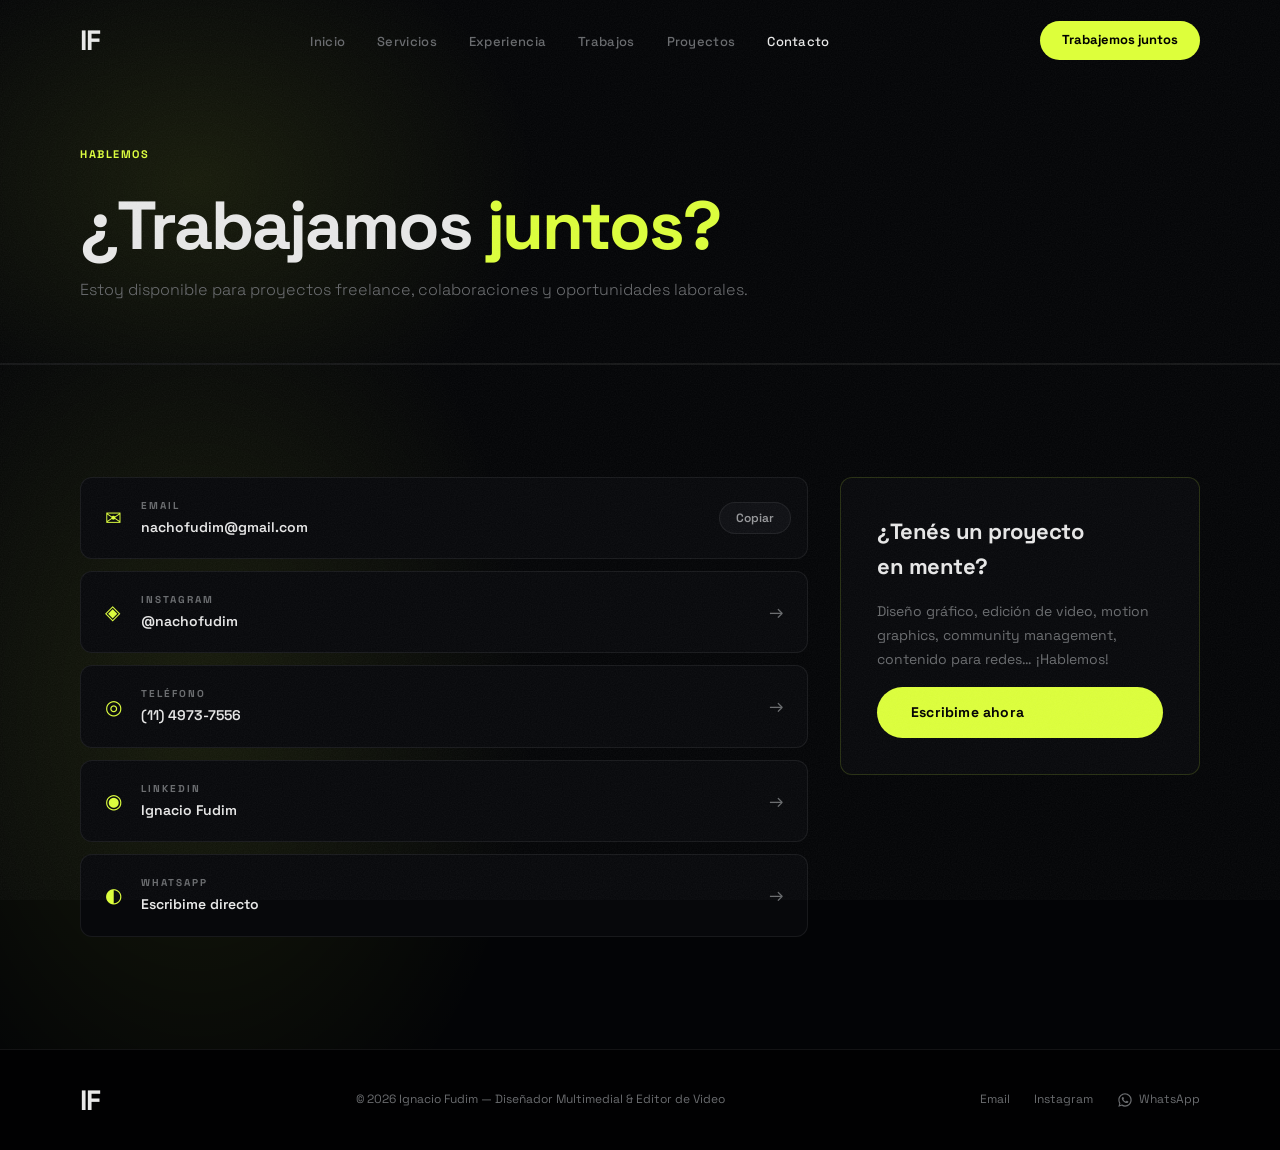
==== contacto.html @ 0506f28d "Primer subida del portfolio" ====
<!DOCTYPE html>
<html lang="es">
<head>
  <meta charset="UTF-8" />
  <meta name="viewport" content="width=device-width, initial-scale=1.0" />
  <title>Contacto — Ignacio Fudim</title>
  <link rel="preconnect" href="https://fonts.googleapis.com" />
  <link href="https://fonts.googleapis.com/css2?family=Space+Grotesk:wght@300;400;500;600;700;800&display=swap" rel="stylesheet" />
  <link rel="icon" type="image/svg+xml" href="favicon.svg?v=2" />
  <link rel="stylesheet" href="style.css" />
</head>
<body>

  <nav id="navbar">
    <div class="nav-inner">
      <a href="index.html" class="nav-logo">IF</a>
      <ul class="nav-links" id="nav-links">
        <li><a href="index.html">Inicio</a></li>
        <li><a href="index.html#servicios">Servicios</a></li>
        <li><a href="experiencia.html">Experiencia</a></li>
        <li><a href="trabajos.html">Trabajos</a></li>
        <li><a href="proyectos.html">Proyectos</a></li>
        <li><a href="contacto.html" class="nav-active">Contacto</a></li>
        <li class="nav-mobile-cta"><a href="mailto:nachofudim@gmail.com">Trabajemos juntos →</a></li>
      </ul>
      <a href="mailto:nachofudim@gmail.com" class="nav-cta">Trabajemos juntos</a>
      <button class="hamburger" id="hamburger" aria-label="Menú">
        <span></span><span></span><span></span>
      </button>
    </div>
  </nav>
  <div class="menu-overlay" id="menu-overlay"></div>

  <div class="page-header">
    <div class="container">
      <span class="section-tag">Hablemos</span>
      <h1>¿Trabajamos <span class="accent">juntos?</span></h1>
      <p class="page-header-sub">Estoy disponible para proyectos freelance, colaboraciones y oportunidades laborales.</p>
    </div>
  </div>

  <section id="contact">
    <div class="container">
      <div class="contact-main">
        <div class="contact-cards">
          <div class="contact-card contact-card-split">
            <a href="mailto:nachofudim@gmail.com" class="contact-card-main">
              <span class="contact-icon">✉</span>
              <div class="contact-card-text">
                <span class="contact-label">Email</span>
                <span class="contact-value">nachofudim@gmail.com</span>
              </div>
            </a>
            <button type="button" class="copy-btn" data-copy="nachofudim@gmail.com" aria-label="Copiar email">Copiar</button>
          </div>
          <a href="https://instagram.com/nachofudim" target="_blank" class="contact-card">
            <span class="contact-icon">◈</span>
            <div class="contact-card-text">
              <span class="contact-label">Instagram</span>
              <span class="contact-value">@nachofudim</span>
            </div>
            <span class="contact-arrow">→</span>
          </a>
          <a href="tel:+541149737556" class="contact-card">
            <span class="contact-icon">◎</span>
            <div class="contact-card-text">
              <span class="contact-label">Teléfono</span>
              <span class="contact-value">(11) 4973-7556</span>
            </div>
            <span class="contact-arrow">→</span>
          </a>
          <a href="https://www.linkedin.com/in/ignacio-fudim/" target="_blank" class="contact-card">
            <span class="contact-icon">◉</span>
            <div class="contact-card-text">
              <span class="contact-label">LinkedIn</span>
              <span class="contact-value">Ignacio Fudim</span>
            </div>
            <span class="contact-arrow">→</span>
          </a>
          <a href="https://wa.me/+541149737556" target="_blank" class="contact-card">
            <span class="contact-icon">◐</span>
            <div class="contact-card-text">
              <span class="contact-label">WhatsApp</span>
              <span class="contact-value">Escribime directo</span>
            </div>
            <span class="contact-arrow">→</span>
          </a>
        </div>

        <div class="contact-cta-box">
          <h3>¿Tenés un proyecto en mente?</h3>
          <p>Diseño gráfico, edición de video, motion graphics, community management, contenido para redes… ¡Hablemos!</p>
          <a href="https://wa.me/+541149737556" target="_blank" class="btn-primary">Escribime ahora</a>
        </div>
      </div>
    </div>
  </section>

  <footer>
    <div class="container">
      <div class="footer-inner">
        <a href="index.html" class="nav-logo">IF</a>
        <p>© 2026 Ignacio Fudim — Diseñador Multimedial & Editor de Video</p>
        <div class="footer-links">
          <a href="mailto:nachofudim@gmail.com">Email</a>
          <a href="https://instagram.com/nachofudim" target="_blank">Instagram</a>
          <a href="https://wa.me/+541149737556" target="_blank" class="footer-wa"><svg class="wa-icon" viewBox="0 0 32 32" width="16" height="16" fill="currentColor" aria-hidden="true"><path d="M16.04 2.67C8.65 2.67 2.67 8.65 2.67 16.04c0 2.5.68 4.84 1.87 6.85L2.67 29.33l6.6-1.73a13.3 13.3 0 0 0 6.77 1.85c7.39 0 13.37-5.98 13.37-13.37S23.43 2.67 16.04 2.67Zm0 24.2c-2.14 0-4.12-.6-5.8-1.63l-.42-.25-3.92 1.03 1.04-3.82-.27-.4a10.9 10.9 0 0 1-1.7-5.76c0-6.05 4.92-10.97 10.97-10.97s10.97 4.92 10.97 10.97-4.92 10.97-10.97 10.97Zm6-8.22c-.33-.16-1.94-.96-2.24-1.07-.3-.11-.52-.16-.73.16-.22.33-.84 1.07-1.03 1.29-.19.22-.38.24-.7.08-.33-.16-1.38-.51-2.63-1.63-.97-.87-1.63-1.94-1.82-2.27-.19-.33-.02-.5.14-.67.15-.15.33-.38.5-.57.16-.19.22-.33.33-.55.11-.22.05-.41-.03-.57-.08-.16-.73-1.75-.99-2.4-.26-.62-.53-.54-.73-.55h-.62c-.22 0-.57.08-.87.41-.3.33-1.14 1.11-1.14 2.71s1.17 3.14 1.33 3.36c.16.22 2.3 3.51 5.57 4.92.78.34 1.38.54 1.86.69.78.25 1.49.21 2.05.13.62-.1 1.94-.79 2.22-1.56.27-.76.27-1.42.19-1.56-.08-.14-.3-.22-.63-.38Z"/></svg> WhatsApp</a>
        </div>
      </div>
    </div>
  </footer>

  <script src="app.js"></script>
</body>
</html>
---- style.css ----
/* ===== RESET & BASE ===== */
*, *::before, *::after { box-sizing: border-box; margin: 0; padding: 0; }

:root {
  --bg:    oklch(7% 0.008 270);
  --bg2:   oklch(10.5% 0.008 270);
  --bg3:   oklch(13.5% 0.008 270);
  --bg4:   oklch(17% 0.008 270);
  --border:  oklch(100% 0 0 / 0.07);
  --border2: oklch(100% 0 0 / 0.13);
  --accent:  oklch(97% 0.22 122);
  --text:    oklch(93% 0 0);
  --text-muted: oklch(53% 0.006 270);
  --text-mid:   oklch(68% 0.004 270);
  --font: 'Space Grotesk', 'Inter', sans-serif;
  --radius: 12px;
  --radius-sm: 8px;
  --radius-lg: 16px;
  --ease-out: cubic-bezier(0.16, 1, 0.3, 1);
}

html { scroll-behavior: smooth; }
body { background: var(--bg); color: var(--text); font-family: var(--font); font-size: 16px; line-height: 1.6; overflow-x: hidden; text-wrap: pretty; position: relative; }

/* Grano sutil sobre todo el sitio, para que el negro no quede plano */
body::after {
  content: '';
  position: fixed; inset: 0; z-index: 3; pointer-events: none;
  opacity: 0.06;
  background-image: url("data:image/svg+xml,%3Csvg xmlns='http://www.w3.org/2000/svg' width='140' height='140'%3E%3Cfilter id='n'%3E%3CfeTurbulence type='fractalNoise' baseFrequency='0.85' numOctaves='2' stitchTiles='stitch' result='t'/%3E%3CfeColorMatrix in='t' type='saturate' values='0'/%3E%3C/filter%3E%3Crect width='100%25' height='100%25' filter='url(%23n)'/%3E%3C/svg%3E");
}
h1, h2, h3, h4 { text-wrap: balance; }
a { color: inherit; text-decoration: none; }
strong { color: var(--text); font-weight: 600; }

.container { max-width: 1200px; margin: 0 auto; padding: 0 40px; }
.accent { color: var(--accent); }

/* ===== PRELOADER ===== */
#preloader {
  position: fixed; inset: 0; z-index: 10000;
  background: var(--bg);
  display: flex; align-items: center; justify-content: center;
  transition: opacity 0.5s ease, visibility 0.5s ease;
}
#preloader.hidden { opacity: 0; visibility: hidden; pointer-events: none; }
.preloader-logo {
  font-size: 40px; font-weight: 800; letter-spacing: -1px; color: var(--text);
  animation: preloaderPulse 1.1s ease-in-out infinite;
}
@keyframes preloaderPulse { 0%, 100% { opacity: 1; } 50% { opacity: 0.55; } }
@media (prefers-reduced-motion: reduce) {
  .preloader-logo { animation: none; }
  #preloader { transition: none; }
}

/* ===== NAV ===== */
#navbar {
  position: fixed; top: 0; left: 0; right: 0; z-index: 100;
  padding: 18px 0;
  transition: background 0.3s, backdrop-filter 0.3s, padding 0.3s;
}
#navbar.scrolled {
  background: rgba(10,10,10,0.9);
  backdrop-filter: blur(24px);
  border-bottom: 1px solid var(--border);
  padding: 14px 0;
}
.nav-inner {
  max-width: 1200px; margin: 0 auto; padding: 0 40px;
  display: flex; align-items: center; justify-content: space-between; gap: 32px;
}
.nav-logo { font-size: 28px; font-weight: 800; letter-spacing: -1px; flex-shrink: 0; transition: color 0.2s; }
.nav-logo:hover { color: var(--accent); }
.nav-links { list-style: none; display: flex; gap: 32px; }
.nav-links a { font-size: 13px; font-weight: 500; color: var(--text-muted); transition: color 0.2s; letter-spacing: 0.3px; }
.nav-links a:hover, .nav-links a.active-link { color: var(--text); }
.nav-cta {
  flex-shrink: 0;
  background: var(--accent); color: #000;
  font-size: 13px; font-weight: 700; padding: 9px 22px;
  border-radius: 100px; transition: transform 0.2s, box-shadow 0.2s;
  white-space: nowrap;
}
.nav-cta:hover { transform: translateY(-1px); box-shadow: 0 8px 24px rgba(232,255,0,0.3); }

/* ===== HERO ===== */
#hero {
  min-height: 100vh; display: flex; flex-direction: column;
  align-items: center; justify-content: center;
  position: relative; overflow: hidden; padding: 140px 40px 0;
}
.hero-bg {
  position: absolute; inset: 0;
  background:
    radial-gradient(ellipse 70% 60% at 50% 55%, rgba(232,255,0,0.07) 0%, transparent 65%),
    radial-gradient(ellipse 40% 35% at 92% 4%, rgba(232,255,0,0.05) 0%, transparent 62%),
    radial-gradient(ellipse 40% 35% at 4% 96%, rgba(232,255,0,0.04) 0%, transparent 62%);
}
.hero-bg::after {
  content: ''; position: absolute; inset: 0;
  background-image: linear-gradient(rgba(255,255,255,0.02) 1px, transparent 1px), linear-gradient(90deg, rgba(255,255,255,0.02) 1px, transparent 1px);
  background-size: 72px 72px;
}
.hero-content { text-align: center; position: relative; z-index: 1; max-width: 800px; }

.hero-available {
  display: inline-flex; align-items: center; gap: 8px;
  background: oklch(97% 0.22 122 / 0.08); border: 1px solid oklch(97% 0.22 122 / 0.22);
  color: var(--accent); font-size: 12px; font-weight: 600;
  letter-spacing: 0.5px;
  padding: 7px 18px; border-radius: 100px; margin-bottom: 32px;
}
.pulse {
  width: 7px; height: 7px; border-radius: 50%; background: var(--accent);
  animation: pulse 2s ease-in-out infinite;
}
@keyframes pulse { 0%,100% { opacity: 1; transform: scale(1); } 50% { opacity: 0.5; transform: scale(0.8); } }

.hero-title {
  position: relative;
  font-size: clamp(52px, 7.5vw, 96px); font-weight: 900;
  line-height: 1.08; letter-spacing: -0.03em; margin-bottom: 24px;
}
.hero-title::before {
  content: ''; position: absolute; z-index: -1; pointer-events: none;
  left: 50%; top: 50%; width: 90%; height: 140%;
  transform: translate(-50%, -50%);
  background: radial-gradient(ellipse, oklch(97% 0.22 122 / 0.22) 0%, transparent 65%);
  filter: blur(30px);
}
.hero-title .accent { text-shadow: 0 0 36px oklch(97% 0.22 122 / 0.55), 0 0 80px oklch(97% 0.22 122 / 0.3); }
.hero-role {
  font-size: 15px; color: var(--text-mid); font-weight: 500;
  letter-spacing: 0.3px; margin-bottom: 20px;
}
.sep { color: var(--accent); margin: 0 8px; }
.hero-sub { font-size: 17px; color: var(--text-muted); margin-bottom: 44px; font-weight: 400; line-height: 1.75; max-width: 56ch; margin-left: auto; margin-right: auto; }
.hero-btns { display: flex; gap: 14px; justify-content: center; flex-wrap: wrap; }

.btn-primary {
  display: inline-block; background: var(--accent); color: #000;
  font-weight: 700; font-size: 14px; letter-spacing: 0.2px;
  padding: 14px 34px; border-radius: 100px;
  transition: transform 0.25s var(--ease-out), box-shadow 0.25s var(--ease-out);
}
.btn-primary:hover { transform: translateY(-2px); box-shadow: 0 12px 32px oklch(97% 0.22 122 / 0.28); }

.btn-outline {
  display: inline-block; background: transparent;
  border: 1px solid var(--border2); color: var(--text);
  font-weight: 600; font-size: 14px; padding: 14px 34px;
  border-radius: 100px; transition: border-color 0.2s, background 0.2s, color 0.2s;
}
.btn-outline:hover { border-color: var(--accent); background: oklch(97% 0.22 122 / 0.06); }

/* Marquee */
.hero-marquee {
  width: 100%; overflow: hidden; margin-top: 80px;
  border-top: 1px solid var(--border); border-bottom: 1px solid var(--border);
  padding: 16px 0; position: relative; z-index: 1;
}
.marquee-track {
  display: flex; gap: 0; white-space: nowrap;
  animation: marquee 30s linear infinite;
}
.marquee-track span { font-size: 13px; font-weight: 500; color: var(--text-muted); padding: 0 20px; }
.marquee-track .dot-sep { color: var(--accent); padding: 0 4px; }
@keyframes marquee { from { transform: translateX(0); } to { transform: translateX(-50%); } }

/* ===== CLIENT STRIP ===== */
.client-strip { padding: 32px 0; background: var(--bg2); border-top: 1px solid var(--border); border-bottom: 1px solid var(--border); }
.client-strip-text { text-align: center; font-size: 14px; color: var(--text-mid); letter-spacing: 0.1px; }
.client-strip-label { color: var(--text-muted); font-weight: 700; text-transform: uppercase; font-size: 11px; letter-spacing: 1.5px; margin-right: 8px; }

/* ===== HERRAMIENTAS ===== */
#herramientas {
  position: relative; overflow: hidden;
  background: var(--bg2); border-top: 1px solid var(--border); border-bottom: 1px solid var(--border);
}
.tools-grid { display: grid; grid-template-columns: repeat(3, 1fr); gap: 40px; }
.tools-group h4 { font-size: 11px; font-weight: 700; letter-spacing: 2px; text-transform: uppercase; color: var(--text-muted); margin-bottom: 16px; }

/* ===== EXPERIENCIA (preview) ===== */
#experiencia-preview { position: relative; overflow: hidden; background: var(--bg); }
#experiencia-preview::before {
  content: ''; position: absolute; z-index: 0; pointer-events: none;
  bottom: -35%; right: -15%; width: 65%; height: 160%;
  background: radial-gradient(ellipse, oklch(97% 0.22 122 / 0.11) 0%, transparent 68%);
}
#experiencia-preview .container { position: relative; z-index: 1; }
.section-header-row { display: flex; justify-content: space-between; align-items: flex-end; margin-bottom: 40px; gap: 20px; flex-wrap: wrap; }
.section-header-row h2 { margin-bottom: 0 !important; font-size: clamp(30px, 3.6vw, 44px) !important; }
.section-link { font-size: 13px; font-weight: 700; color: var(--accent); white-space: nowrap; transition: opacity 0.2s; }
.section-link:hover { opacity: 0.7; }

.exp-preview-grid { display: grid; grid-template-columns: repeat(4, 1fr); gap: 16px; }
.exp-preview-card {
  background: var(--bg3); border: 1px solid var(--border); border-radius: var(--radius);
  padding: 22px 20px; transition: border-color 0.25s var(--ease-out), transform 0.25s var(--ease-out);
}
.exp-preview-card:hover { border-color: oklch(97% 0.22 122 / 0.25); transform: translateY(-3px); }
.exp-preview-period { display: block; font-size: 11px; font-weight: 700; letter-spacing: 1.5px; text-transform: uppercase; color: var(--accent); margin-bottom: 10px; }
.exp-preview-card h3 { font-size: 15px; font-weight: 700; letter-spacing: -0.2px; margin-bottom: 6px; line-height: 1.3; }
.exp-preview-company { font-size: 12px; color: var(--text-muted); }

@media (max-width: 1024px) {
  .exp-preview-grid { grid-template-columns: repeat(2, 1fr); }
}

/* ===== SECTIONS COMMON ===== */
section { padding: 112px 0; }

/* Glow ambiente en todas las secciones (excepto las que ya tienen uno propio) */
section:not(#hero):not(#servicios):not(#experiencia-preview):not(#cta-final),
.page-header {
  position: relative; overflow: hidden;
}
section:not(#hero):not(#servicios):not(#experiencia-preview):not(#cta-final)::before,
.page-header::before {
  content: ''; position: absolute; z-index: 0; pointer-events: none;
  top: -25%; width: 55%; height: 150%;
  background: radial-gradient(ellipse, oklch(97% 0.22 122 / 0.09) 0%, transparent 68%);
}
section:not(#hero):not(#servicios):not(#experiencia-preview):not(#cta-final):nth-of-type(odd)::before,
.page-header::before {
  left: -12%;
}
section:not(#hero):not(#servicios):not(#experiencia-preview):not(#cta-final):nth-of-type(even)::before {
  right: -12%; left: auto;
}
section:not(#hero):not(#servicios):not(#experiencia-preview):not(#cta-final) > .container,
.page-header > .container {
  position: relative; z-index: 1;
}
.section-tag {
  display: inline-block; color: var(--accent); font-size: 11px; font-weight: 700;
  letter-spacing: 1.5px; text-transform: uppercase; margin-bottom: 14px;
}
section > .container > h2 {
  font-size: clamp(36px, 4.5vw, 60px); font-weight: 800;
  letter-spacing: -0.03em; line-height: 1.05; margin-bottom: 56px;
}

/* ===== ABOUT ===== */
#about { background: var(--bg2); border-top: 1px solid var(--border); border-bottom: 1px solid var(--border); }

.about-grid {
  display: grid; grid-template-columns: 1.1fr 1fr; gap: 80px;
  align-items: start; margin-bottom: 64px;
}
.about-lead { font-size: 20px; color: var(--text); font-weight: 500; line-height: 1.6; margin-bottom: 20px; }
.about-body { font-size: 15px; color: var(--text-muted); line-height: 1.8; margin-bottom: 16px; font-weight: 400; max-width: 65ch; }
.about-left h2 { font-size: clamp(34px,4.5vw,52px); font-weight: 800; letter-spacing: -0.03em; margin-bottom: 28px; line-height: 1.05; }

.about-info-row {
  display: grid; grid-template-columns: 1fr 1fr; gap: 16px; margin-top: 36px;
}
.info-item {
  background: var(--bg3); border: 1px solid var(--border);
  border-radius: var(--radius-sm); padding: 14px 16px;
  display: flex; flex-direction: column; gap: 4px;
}
.info-label { font-size: 10px; font-weight: 700; letter-spacing: 2px; text-transform: uppercase; color: var(--text-muted); }
.info-val { font-size: 14px; font-weight: 600; color: var(--text); }

.skills-block { margin-bottom: 32px; }
.skills-block h4 { font-size: 11px; font-weight: 700; letter-spacing: 2px; text-transform: uppercase; color: var(--text-muted); margin-bottom: 16px; }

.skill-pills { display: flex; flex-wrap: wrap; gap: 8px; }
.skill-pills span {
  background: var(--bg3); border: 1px solid var(--border);
  color: var(--text-mid); font-size: 12px; font-weight: 500;
  padding: 6px 14px; border-radius: 100px;
  transition: border-color 0.2s, color 0.2s;
}
.skill-pills span:hover { border-color: var(--accent); color: var(--accent); }

.skill-bars { display: flex; flex-direction: column; gap: 16px; }
.skill-bar-item { display: flex; flex-direction: column; gap: 8px; }
.skill-bar-label { display: flex; justify-content: space-between; font-size: 13px; font-weight: 500; }
.skill-bar-label span:last-child { color: var(--accent); font-weight: 700; font-size: 12px; }
.skill-bar-track { height: 4px; background: var(--bg4); border-radius: 100px; overflow: hidden; }
.skill-bar-fill {
  height: 100%; width: 0%; border-radius: 100px;
  background: var(--accent);
}

/* Stats */
.stats-row {
  display: grid; grid-template-columns: repeat(4, 1fr); gap: 16px;
}
.stat-card {
  background: var(--bg3); border: 1px solid var(--border); border-radius: var(--radius);
  padding: 28px 20px; display: flex; flex-direction: column; gap: 6px;
  transition: border-color 0.25s var(--ease-out), transform 0.25s var(--ease-out);
}
.stat-card:hover { border-color: oklch(97% 0.22 122 / 0.28); transform: translateY(-3px); }
.stat-num { font-size: 48px; font-weight: 900; color: var(--accent); letter-spacing: -0.04em; line-height: 1; }
.stat-plus { font-size: 36px; }
.stat-label { font-size: 12px; color: var(--text-muted); font-weight: 400; line-height: 1.4; }

/* ===== SERVICIOS ===== */
#servicios { position: relative; overflow: hidden; background: var(--bg); }
#servicios::before {
  content: ''; position: absolute; z-index: 0; pointer-events: none;
  top: -35%; right: -15%; width: 65%; height: 160%;
  background: radial-gradient(ellipse, oklch(97% 0.22 122 / 0.12) 0%, transparent 68%);
}
#servicios .container { position: relative; z-index: 1; }
.services-grid { display: grid; grid-template-columns: repeat(3, 1fr); gap: 20px; }
.service-card {
  background: var(--bg3); border: 1px solid var(--border); border-radius: var(--radius);
  padding: 28px 24px; transition: border-color 0.25s var(--ease-out), transform 0.25s var(--ease-out);
}
.service-card:hover { border-color: oklch(97% 0.22 122 / 0.28); transform: translateY(-3px); }
.service-icon { font-size: 26px; display: block; margin-bottom: 16px; }
.service-card h3 { font-size: 17px; font-weight: 700; margin-bottom: 8px; letter-spacing: -0.3px; }
.service-card p { font-size: 13px; color: var(--text-muted); line-height: 1.6; }

@media (max-width: 1024px) { .services-grid { grid-template-columns: repeat(2, 1fr); } }
@media (max-width: 768px) { .services-grid { grid-template-columns: 1fr; } }

/* ===== EXPERIENCE ===== */
#experience { background: var(--bg); }

.timeline { display: flex; flex-direction: column; gap: 0; margin-bottom: 72px; }

.timeline-item {
  display: grid; grid-template-columns: 32px 1fr; gap: 24px;
  padding-bottom: 40px; position: relative;
}
.timeline-item:last-child { padding-bottom: 0; }

.timeline-marker { display: flex; flex-direction: column; align-items: center; }
.timeline-dot {
  width: 12px; height: 12px; border-radius: 50%;
  background: var(--bg4); border: 2px solid var(--border2); flex-shrink: 0;
  margin-top: 6px;
}
.timeline-dot.active { background: var(--accent); border-color: var(--accent); box-shadow: 0 0 12px rgba(232,255,0,0.4); }
.timeline-marker::after {
  content: ''; flex: 1; width: 1px;
  background: var(--border); margin-top: 8px;
}
.timeline-item:last-child .timeline-marker::after { display: none; }

.timeline-content {
  background: var(--bg2); border: 1px solid var(--border);
  border-radius: var(--radius); padding: 24px 28px;
  transition: border-color 0.2s;
}
.timeline-content:hover { border-color: var(--border2); }
.timeline-item.current .timeline-content { border-color: rgba(232,255,0,0.15); }

.timeline-header {
  display: flex; justify-content: space-between; align-items: flex-start;
  margin-bottom: 16px;
}
.timeline-period {
  display: inline-block; font-size: 11px; font-weight: 700; letter-spacing: 2px;
  text-transform: uppercase; color: var(--text-muted); margin-bottom: 6px;
}
.current-badge { color: var(--accent); }
.timeline-content h3 { font-size: 18px; font-weight: 700; letter-spacing: -0.5px; margin-bottom: 4px; }
.timeline-company { font-size: 13px; color: var(--accent); font-weight: 600; }
.timeline-icon { font-size: 24px; flex-shrink: 0; }

.timeline-list { list-style: none; margin-bottom: 16px; }
.timeline-list li {
  font-size: 14px; color: var(--text-muted); padding: 4px 0;
  padding-left: 16px; position: relative; line-height: 1.5;
}
.timeline-list li::before { content: '—'; position: absolute; left: 0; color: var(--accent); font-size: 12px; }

.timeline-tags { display: flex; flex-wrap: wrap; gap: 6px; }
.timeline-tags span {
  background: var(--bg3); border: 1px solid var(--border);
  color: var(--text-muted); font-size: 11px; font-weight: 500;
  padding: 3px 10px; border-radius: 100px;
}

/* Educación */
.edu-row { border-top: 1px solid var(--border); padding-top: 60px; }
.edu-grid { display: grid; grid-template-columns: 1fr 1fr; gap: 20px; }
.edu-card {
  background: var(--bg2); border: 1px solid var(--border);
  border-radius: var(--radius); padding: 24px 28px;
  display: flex; gap: 20px; align-items: flex-start;
  transition: border-color 0.2s;
}
.edu-card:hover { border-color: rgba(232,255,0,0.2); }
.edu-icon { font-size: 28px; flex-shrink: 0; }
.edu-year { font-size: 11px; font-weight: 700; letter-spacing: 2px; text-transform: uppercase; color: var(--accent); display: block; margin-bottom: 6px; }
.edu-card h4 { font-size: 16px; font-weight: 700; margin-bottom: 6px; }
.edu-inst { font-size: 13px; color: var(--text-muted); }

/* ===== WORKS ===== */
#works { background: var(--bg2); border-top: 1px solid var(--border); border-bottom: 1px solid var(--border); }

.filter-row { display: flex; gap: 10px; flex-wrap: wrap; margin-bottom: 48px; }
.filter-btn {
  background: var(--bg3); border: 1px solid var(--border);
  color: var(--text-muted); font-family: var(--font); font-size: 13px; font-weight: 500;
  padding: 8px 20px; border-radius: 100px; cursor: pointer; transition: all 0.2s;
}
.filter-btn:hover, .filter-btn.active {
  background: var(--accent); border-color: var(--accent); color: #000; font-weight: 700;
}

.works-grid { display: grid; grid-template-columns: repeat(3, 1fr); gap: 20px; }

.work-card {
  background: var(--bg3); border: 1px solid var(--border);
  border-radius: var(--radius); overflow: hidden;
  transition: transform 0.3s var(--ease-out), border-color 0.3s;
}
.work-card:hover { transform: translateY(-4px); border-color: oklch(97% 0.22 122 / 0.2); }
.work-card.hidden { display: none; }
.work-card.featured { grid-column: span 2; }

.work-thumb {
  position: relative; aspect-ratio: 16/9; background: var(--bg4); overflow: hidden;
}
.work-card.featured .work-thumb { aspect-ratio: 21/9; }
.work-thumb video, .work-thumb img { width: 100%; height: 100%; object-fit: cover; }

.work-card { cursor: pointer; }

.work-overlay {
  position: absolute; inset: 0; background: rgba(0,0,0,0.45);
  display: flex; align-items: center; justify-content: center;
  opacity: 0; transition: opacity 0.3s; pointer-events: none;
}
.work-card:hover .work-overlay { opacity: 1; }

/* Ícono play siempre visible en mobile (esquina inferior derecha) */
.play-icon {
  width: 56px; height: 56px; border-radius: 50%;
  background: var(--accent); color: #000;
  font-size: 20px; font-weight: 700;
  display: flex; align-items: center; justify-content: center;
  transition: transform 0.2s, box-shadow 0.2s;
  pointer-events: none;
}
.work-card:hover .play-icon {
  transform: scale(1.1);
  box-shadow: 0 10px 36px rgba(232,255,0,0.45);
}

/* En dispositivos touch: mostrar mini-ícono siempre visible */
@media (hover: none) {
  .work-overlay {
    opacity: 1;
    background: rgba(0,0,0,0.25);
  }
  .play-icon {
    width: 44px; height: 44px; font-size: 16px;
    box-shadow: 0 4px 16px rgba(0,0,0,0.4);
  }
}

.work-cat-badge {
  position: absolute; top: 12px; left: 12px;
  background: rgba(0,0,0,0.72); backdrop-filter: blur(10px);
  border: 1px solid rgba(255,255,255,0.1); color: var(--text);
  font-size: 10px; font-weight: 700; letter-spacing: 1.5px; text-transform: uppercase;
  padding: 4px 12px; border-radius: 100px;
}
.featured-badge {
  position: absolute; top: 12px; right: 12px;
  background: var(--accent); color: #000;
  font-size: 10px; font-weight: 700; letter-spacing: 1px; text-transform: uppercase;
  padding: 4px 12px; border-radius: 100px;
}

.carousel-count {
  position: absolute; bottom: 12px; right: 12px;
  background: rgba(0,0,0,0.72); backdrop-filter: blur(10px);
  border: 1px solid rgba(255,255,255,0.1); color: var(--text);
  font-size: 10px; font-weight: 700; letter-spacing: 0.5px;
  padding: 4px 10px; border-radius: 100px;
}
.carousel-card .work-thumb::after {
  content: ''; position: absolute; inset: 6px -6px -6px 6px; z-index: -1;
  background: var(--bg4); border: 1px solid var(--border); border-radius: var(--radius);
}

.carousel-modal { position: relative; width: 100%; background: #000; display: flex; align-items: center; justify-content: center; }
.carousel-modal img { width: 100%; max-height: 62vh; object-fit: contain; display: block; }
.carousel-nav {
  position: absolute; top: 50%; transform: translateY(-50%);
  width: 40px; height: 40px; border-radius: 50%; border: none;
  background: rgba(0,0,0,0.55); color: #fff; font-size: 22px;
  display: flex; align-items: center; justify-content: center;
  cursor: pointer; transition: background 0.2s;
}
.carousel-nav:hover { background: var(--accent); color: #000; }
.carousel-prev { left: 14px; }
.carousel-next { right: 14px; }
.carousel-counter {
  position: absolute; bottom: 14px; left: 50%; transform: translateX(-50%);
  background: rgba(0,0,0,0.6); color: var(--text); font-size: 12px; font-weight: 600;
  padding: 5px 14px; border-radius: 100px;
}

.work-info { padding: 18px 20px 20px; }
.work-info h3 { font-size: 17px; font-weight: 700; margin-bottom: 5px; letter-spacing: -0.4px; }
.work-info p { font-size: 12px; color: var(--text-muted); line-height: 1.5; margin-bottom: 12px; }
.work-tags { display: flex; flex-wrap: wrap; gap: 6px; }
.work-tags span {
  background: var(--bg4); border: 1px solid var(--border);
  color: var(--text-muted); font-size: 11px; font-weight: 500;
  padding: 3px 10px; border-radius: 100px;
}

/* ===== PROJECTS ===== */
#projects { background: var(--bg); }
.projects-sub { color: var(--text-muted); font-size: 16px; margin-top: -40px; margin-bottom: 48px; font-weight: 300; }

.projects-grid { display: flex; flex-direction: column; gap: 0; }
.project-item {
  display: grid; grid-template-columns: 80px 1fr auto;
  align-items: center; gap: 20px;
  padding: 16px 0; border-bottom: 1px solid var(--border);
  transition: padding-left 0.2s;
}
.project-item:hover { padding-left: 8px; }
.project-item:first-child { border-top: 1px solid var(--border); }
.project-year { font-size: 12px; font-weight: 700; color: var(--accent); letter-spacing: 1px; }
.project-name { font-size: 15px; font-weight: 500; color: var(--text); }
.project-cat {
  font-size: 11px; font-weight: 600; letter-spacing: 1px; text-transform: uppercase;
  color: var(--text-muted); background: var(--bg3); border: 1px solid var(--border);
  padding: 3px 12px; border-radius: 100px;
}

/* ===== CONTACT ===== */
#contact { background: var(--bg2); border-top: 1px solid var(--border); }
.contact-sub { color: var(--text-muted); font-size: 16px; margin-top: -40px; margin-bottom: 56px; font-weight: 300; }

.contact-main { display: grid; grid-template-columns: 1fr 360px; gap: 32px; align-items: start; }

.contact-cards { display: flex; flex-direction: column; gap: 12px; }
.contact-card {
  background: var(--bg3); border: 1px solid var(--border); border-radius: var(--radius);
  padding: 20px 24px; display: flex; align-items: center; gap: 16px;
  transition: border-color 0.2s, transform 0.2s;
}
.contact-card:hover { border-color: var(--accent); transform: translateX(4px); }
.contact-icon { font-size: 20px; color: var(--accent); flex-shrink: 0; width: 20px; }
.contact-label { font-size: 10px; font-weight: 700; letter-spacing: 2px; text-transform: uppercase; color: var(--text-muted); display: block; }
.contact-value { font-size: 14px; font-weight: 600; color: var(--text); }
.contact-arrow { margin-left: auto; color: var(--text-muted); font-size: 18px; transition: transform 0.2s, color 0.2s; }
.contact-card:hover .contact-arrow { transform: translateX(4px); color: var(--accent); }

.contact-card-split { padding: 0; }
.contact-card-main {
  flex: 1; display: flex; align-items: center; gap: 16px;
  padding: 20px 24px;
}
.copy-btn {
  flex-shrink: 0; margin-right: 16px;
  background: var(--bg4); border: 1px solid var(--border); color: var(--text-mid);
  font-family: var(--font); font-size: 12px; font-weight: 600;
  padding: 7px 16px; border-radius: 100px; cursor: pointer;
  transition: border-color 0.2s, color 0.2s, background 0.2s;
}
.copy-btn:hover { border-color: var(--accent); color: var(--accent); }
.copy-btn.copied { background: var(--accent); border-color: var(--accent); color: #000; }

.contact-cta-box {
  background: var(--bg3); border: 1px solid oklch(97% 0.22 122 / 0.15);
  border-radius: var(--radius); padding: 36px;
  display: flex; flex-direction: column; gap: 16px;
}
.contact-cta-box h3 { font-size: 22px; font-weight: 800; letter-spacing: -0.5px; }
.contact-cta-box p { font-size: 14px; color: var(--text-muted); line-height: 1.7; }

/* ===== CTA FINAL ===== */
#cta-final { background: var(--bg2); border-top: 1px solid var(--border); border-bottom: 1px solid var(--border); }
.cta-final-box {
  position: relative; overflow: hidden;
  text-align: center; max-width: 640px; margin: 0 auto;
  background: var(--bg3); border: 1px solid var(--border2); border-radius: var(--radius-lg);
  padding: 56px 40px;
}
.cta-final-box::before {
  content: ''; position: absolute; z-index: 0; pointer-events: none;
  top: -40%; left: 50%; transform: translateX(-50%);
  width: 80%; height: 140%;
  background: radial-gradient(ellipse, oklch(97% 0.22 122 / 0.14) 0%, transparent 68%);
}
.cta-final-box > * { position: relative; z-index: 1; }
.cta-final-box h2 { font-size: clamp(28px, 3.6vw, 40px) !important; margin-bottom: 12px !important; }
.cta-final-box p { color: var(--text-muted); font-size: 16px; margin-bottom: 28px; }

/* ===== FOOTER ===== */
footer { background: var(--bg); border-top: 1px solid var(--border); padding: 28px 0; }
.footer-inner { display: flex; align-items: center; justify-content: space-between; }
footer p { font-size: 12px; color: var(--text-muted); }
.footer-links { display: flex; gap: 24px; }
.footer-links a { font-size: 12px; color: var(--text-muted); transition: color 0.2s; }
.footer-links a:hover { color: var(--accent); }
.footer-wa { display: inline-flex; align-items: center; gap: 6px; }
.wa-icon { flex-shrink: 0; }

/* ===== SPOTLIGHT HOVER (glow que sigue el cursor) ===== */
.service-card, .exp-preview-card, .stat-card, .work-card,
.timeline-content, .edu-card, .contact-card {
  position: relative;
}
.service-card::before, .exp-preview-card::before, .stat-card::before, .work-card::before,
.timeline-content::before, .edu-card::before, .contact-card::before {
  content: ''; position: absolute; inset: 0; z-index: 0; pointer-events: none; border-radius: inherit;
  background: radial-gradient(280px circle at var(--mx, 50%) var(--my, 50%), oklch(97% 0.22 122 / 0.10), transparent 72%);
  opacity: 0; transition: opacity 0.35s ease;
}
.service-card:hover::before, .exp-preview-card:hover::before, .stat-card:hover::before, .work-card:hover::before,
.timeline-content:hover::before, .edu-card:hover::before, .contact-card:hover::before {
  opacity: 1;
}
.service-card > *, .exp-preview-card > *, .stat-card > *, .work-card > *,
.timeline-content > *, .edu-card > *, .contact-card > * {
  position: relative; z-index: 1;
}

/* ===== MODAL ===== */
.modal { position: fixed; inset: 0; z-index: 1000; display: flex; align-items: center; justify-content: center; padding: 24px; }
.modal.hidden { display: none; }
.modal-backdrop { position: absolute; inset: 0; background: rgba(0,0,0,0.88); backdrop-filter: blur(10px); }
.modal-box {
  position: relative; z-index: 1; background: var(--bg2); border: 1px solid var(--border);
  border-radius: var(--radius-lg); max-width: 900px; width: 100%; overflow: hidden;
  animation: modalIn 0.25s ease;
}
@keyframes modalIn { from { opacity: 0; transform: scale(0.94) translateY(16px); } to { opacity: 1; transform: scale(1) translateY(0); } }
.modal-close {
  position: absolute; top: 14px; right: 14px; width: 36px; height: 36px;
  border-radius: 50%; background: rgba(255,255,255,0.08); border: none;
  color: var(--text); font-size: 15px; cursor: pointer; z-index: 2; transition: background 0.2s;
}
.modal-close:hover { background: rgba(255,255,255,0.18); }
#modal-media video, #modal-media img { width: 100%; max-height: 62vh; object-fit: contain; background: #000; display: block; }
.modal-text { padding: 22px 28px 28px; }
.modal-text h3 { font-size: 20px; font-weight: 700; margin-bottom: 8px; letter-spacing: -0.4px; }
.modal-text p { color: var(--text-muted); font-size: 14px; line-height: 1.7; }

/* ===== PAGE HEADER (páginas internas) ===== */
.page-header {
  padding: 140px 0 60px;
  border-bottom: 1px solid var(--border);
  background: var(--bg2);
}
.page-header h1 {
  font-size: clamp(36px, 5.5vw, 68px);
  font-weight: 900;
  letter-spacing: -0.03em;
  line-height: 1.05;
  margin-top: 12px;
}
.page-header-sub {
  font-size: 16px;
  color: var(--text-muted);
  margin-top: 16px;
  font-weight: 300;
}

/* Navegación editorial en home */
.home-sections-nav {
  margin-top: 56px;
  border-top: 1px solid var(--border);
}
.home-section-link {
  display: flex;
  align-items: center;
  gap: 20px;
  padding: 20px 0;
  border-bottom: 1px solid var(--border);
  transition: padding-left 0.3s var(--ease-out);
}
.home-section-link:hover { padding-left: 10px; }
.home-section-content { flex: 1; }
.home-section-content h4 { font-size: 15px; font-weight: 700; margin-bottom: 2px; }
.home-section-content p { font-size: 13px; color: var(--text-muted); }
.home-section-arrow {
  color: var(--text-muted); font-size: 18px; flex-shrink: 0;
  transition: transform 0.25s var(--ease-out), color 0.2s;
}
.home-section-link:hover .home-section-arrow { transform: translateX(4px); color: var(--accent); }

/* Nav active link */
.nav-active { color: var(--text) !important; }

/* Contact card text */
.contact-card-text { display: flex; flex-direction: column; gap: 2px; flex: 1; }

/* ===== HAMBURGER ===== */
.hamburger {
  display: none;
  flex-direction: column;
  justify-content: center;
  align-items: center;
  gap: 5px;
  width: 40px;
  height: 40px;
  background: var(--bg3);
  border: 1px solid var(--border2);
  border-radius: var(--radius-sm);
  cursor: pointer;
  padding: 0;
  flex-shrink: 0;
  transition: border-color 0.2s;
  z-index: 200;
}
.hamburger:hover { border-color: var(--accent); }
.hamburger span {
  display: block;
  width: 18px;
  height: 2px;
  background: var(--text);
  border-radius: 2px;
  transition: transform 0.3s ease, opacity 0.3s ease, width 0.3s ease;
  transform-origin: center;
}
/* X cuando está abierto */
.hamburger.open span:nth-child(1) { transform: translateY(7px) rotate(45deg); }
.hamburger.open span:nth-child(2) { opacity: 0; width: 0; }
.hamburger.open span:nth-child(3) { transform: translateY(-7px) rotate(-45deg); }

/* Fix iOS Safari: evita scroll del body cuando el menú está abierto */
body.menu-open {
  position: fixed;
  width: 100%;
  overflow-y: scroll;
}

/* Overlay fondo oscuro */
.menu-overlay {
  display: none;
  position: fixed;
  inset: 0;
  background: rgba(0,0,0,0.6);
  backdrop-filter: blur(4px);
  z-index: 98;
  opacity: 0;
  transition: opacity 0.3s;
}
.menu-overlay.visible {
  display: block;
  opacity: 1;
}

/* Item extra solo en mobile */
.nav-mobile-cta { display: none; }

/* ===== RESPONSIVE ===== */
@media (max-width: 1024px) {
  .works-grid { grid-template-columns: repeat(2, 1fr); }
  .work-card.featured { grid-column: span 2; }
  .stats-row { grid-template-columns: repeat(2, 1fr); }
  .contact-main { grid-template-columns: 1fr; }
}

@media (max-width: 768px) {
  .page-header { padding: 110px 0 40px; }
  .page-header h1 { letter-spacing: -0.03em; }
  /* Nav mobile */
  .hamburger { display: flex; }
  .nav-cta { display: none; }
  .nav-mobile-cta { display: block; }

  .nav-links {
    display: flex !important;
    flex-direction: column;
    position: fixed;
    top: 0;
    right: 0;
    bottom: 0;
    width: min(300px, 80vw);
    background: var(--bg2);
    border-left: 1px solid var(--border);
    padding: 90px 32px 40px;
    gap: 0;
    z-index: 99;
    transform: translateX(100%);
    transition: transform 0.35s cubic-bezier(0.4, 0, 0.2, 1);
    overflow-y: auto;
  }
  .nav-links.open { transform: translateX(0); }

  .nav-links li { border-bottom: 1px solid var(--border); }
  .nav-links li:first-child { border-top: 1px solid var(--border); }
  .nav-links a {
    display: block;
    padding: 16px 0;
    font-size: 17px;
    font-weight: 600;
    color: var(--text-muted);
    transition: color 0.2s, padding-left 0.2s;
  }
  .nav-links a:hover { color: var(--text); padding-left: 8px; }

  .nav-mobile-cta a {
    margin-top: 28px;
    display: inline-block;
    background: var(--accent);
    color: #000 !important;
    font-weight: 700 !important;
    font-size: 14px !important;
    padding: 12px 24px;
    border-radius: 100px;
    border-bottom: none !important;
  }
  .nav-mobile-cta { border: none !important; }

  /* General */
  .container { padding: 0 20px; }
  section { padding: 72px 0; }
  section > .container > h2 { margin-bottom: 40px; }

  /* Hero */
  #hero { padding: 120px 20px 0; }
  .hero-title { letter-spacing: -0.025em; }
  .hero-role { font-size: 13px; }
  .hero-sub { font-size: 16px; }
  .hero-btns { flex-direction: column; align-items: center; gap: 12px; }
  .hero-btns .btn-primary,
  .hero-btns .btn-outline { width: 100%; max-width: 280px; text-align: center; }
  .hero-marquee { margin-top: 56px; }

  /* Herramientas / Experiencia preview */
  .tools-grid { grid-template-columns: 1fr; gap: 28px; }
  .exp-preview-grid { grid-template-columns: 1fr; }
  .section-header-row { align-items: flex-start; }

  /* About */
  .about-grid { grid-template-columns: 1fr; gap: 40px; }
  .about-left h2 { font-size: 36px; }
  .about-info-row { grid-template-columns: 1fr 1fr; }
  .stats-row { grid-template-columns: 1fr 1fr; gap: 12px; }
  .stat-num { font-size: 40px; }

  /* Experience */
  .timeline-item { grid-template-columns: 20px 1fr; gap: 14px; }
  .timeline-content { padding: 18px 20px; }
  .timeline-header { flex-direction: column; gap: 8px; }
  .timeline-icon { display: none; }
  .edu-grid { grid-template-columns: 1fr; gap: 12px; }

  /* Works */
  .works-grid { grid-template-columns: 1fr; gap: 16px; }
  .work-card.featured { grid-column: span 1; }
  .work-card.featured .work-thumb { aspect-ratio: 16/9; }
  .filter-row { gap: 8px; }
  .filter-btn { font-size: 12px; padding: 7px 14px; }

  /* Projects */
  .project-item { grid-template-columns: 56px 1fr; gap: 12px; }
  .project-cat { display: none; }
  .project-name { font-size: 14px; }

  /* Contact */
  .contact-cta-box { padding: 24px; }

  /* Footer */
  .footer-inner { flex-direction: column; gap: 12px; text-align: center; }
  .footer-links { justify-content: center; }
}

@media (max-width: 480px) {
  .about-info-row { grid-template-columns: 1fr; }
  .hero-title { letter-spacing: -0.025em; font-size: 52px; }
  .timeline-content { padding: 14px 16px; }
  .contact-cards { gap: 10px; }
}

/* ===== HERO ENTRANCE ===== */
@keyframes heroFadeUp {
  from { opacity: 0; transform: translateY(20px); }
  to   { opacity: 1; transform: translateY(0); }
}
.hero-available { animation: heroFadeUp 0.6s var(--ease-out) both; }
.hero-title     { animation: heroFadeUp 0.7s var(--ease-out) 0.1s both; }
.hero-role      { animation: heroFadeUp 0.6s var(--ease-out) 0.2s both; }
.hero-sub       { animation: heroFadeUp 0.6s var(--ease-out) 0.28s both; }
.hero-btns      { animation: heroFadeUp 0.6s var(--ease-out) 0.36s both; }
.hero-marquee   { animation: heroFadeUp 0.6s var(--ease-out) 0.44s both; }

/* ===== REDUCED MOTION ===== */
@media (prefers-reduced-motion: reduce) {
  *, *::before, *::after {
    animation-duration: 0.01ms !important;
    animation-iteration-count: 1 !important;
    transition-duration: 0.01ms !important;
  }
  .hero-available, .hero-title, .hero-role, .hero-sub, .hero-btns, .hero-marquee {
    animation: none;
    opacity: 1;
    transform: none;
  }
  .marquee-track { animation: none; }
  .pulse { animation: none; }
}
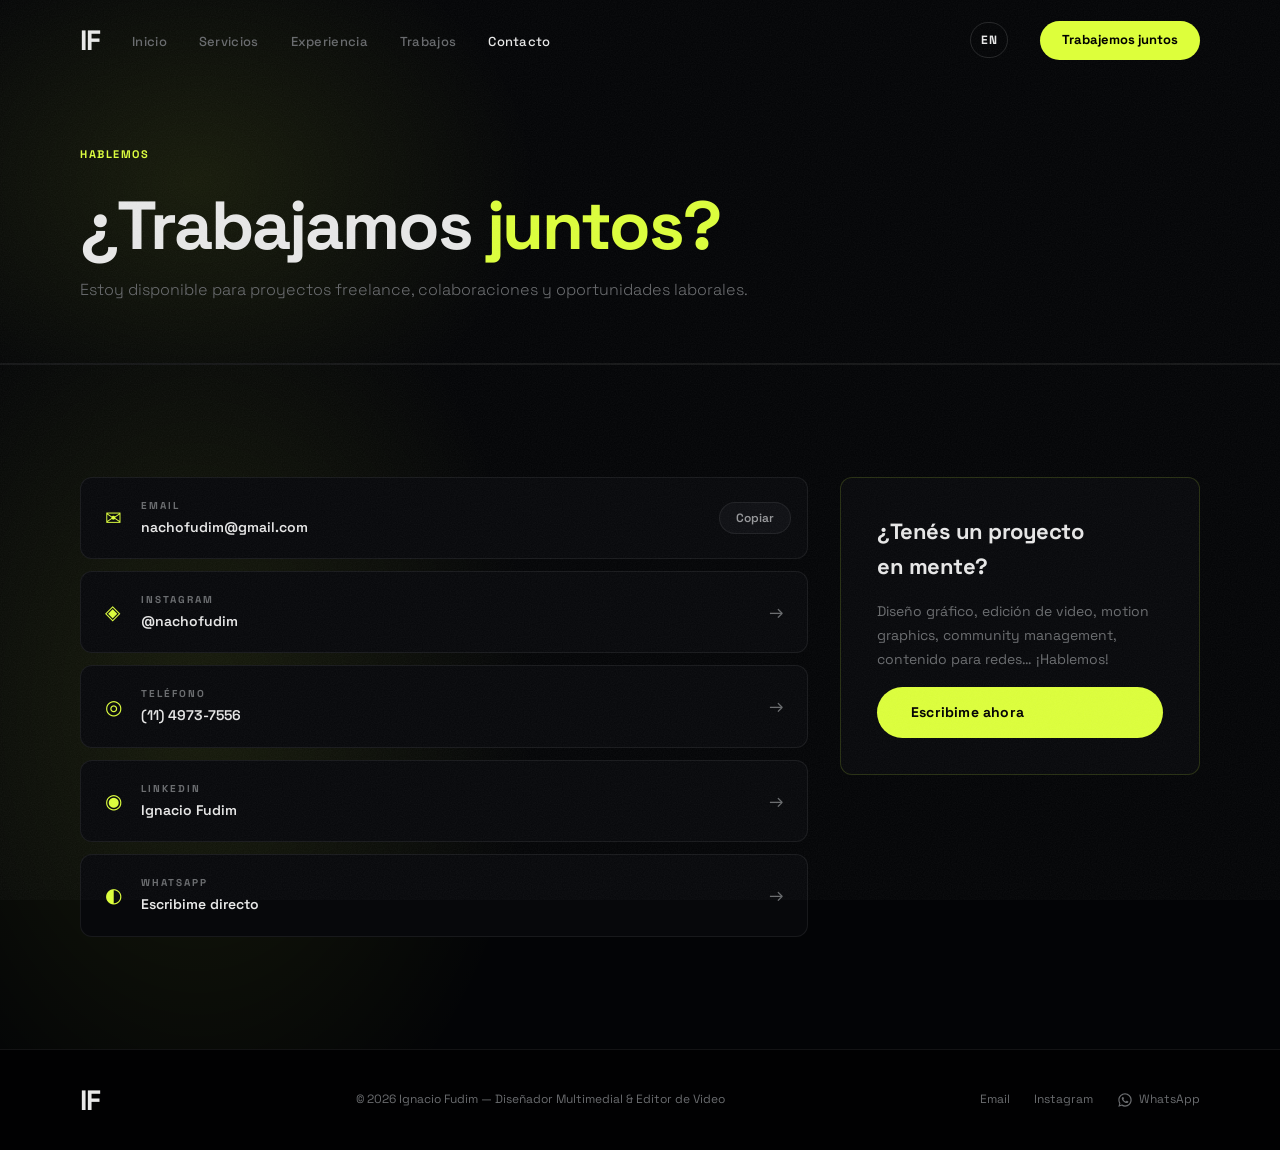
==== commit 66b1057e: "Cambios" ====
--- a/contacto.html
+++ b/contacto.html
@@ -4,10 +4,20 @@
   <meta charset="UTF-8" />
   <meta name="viewport" content="width=device-width, initial-scale=1.0" />
   <title>Contacto — Ignacio Fudim</title>
+  <meta name="description" content="Contactá a Ignacio Fudim para proyectos de diseño, edición de video y motion graphics." />
+  <meta property="og:type" content="website" />
+  <meta property="og:title" content="Contacto — Ignacio Fudim" />
+  <meta property="og:description" content="Contactá a Ignacio Fudim para proyectos de diseño, edición de video y motion graphics." />
+  <meta property="og:url" content="https://ignacio-fudim-portfolio.vercel.app/contacto.html" />
+  <meta property="og:image" content="https://ignacio-fudim-portfolio.vercel.app/og-image.jpg" />
+  <meta property="og:image:width" content="1200" />
+  <meta property="og:image:height" content="630" />
+  <meta name="twitter:card" content="summary_large_image" />
   <link rel="preconnect" href="https://fonts.googleapis.com" />
   <link href="https://fonts.googleapis.com/css2?family=Space+Grotesk:wght@300;400;500;600;700;800&display=swap" rel="stylesheet" />
   <link rel="icon" type="image/svg+xml" href="favicon.svg?v=2" />
   <link rel="stylesheet" href="style.css" />
+  <script src="i18n.js"></script>
 </head>
 <body>
 
@@ -16,15 +26,14 @@
       <a href="index.html" class="nav-logo">IF</a>
       <ul class="nav-links" id="nav-links">
         <li><a href="index.html">Inicio</a></li>
-        <li><a href="index.html#servicios">Servicios</a></li>
+        <li><a href="servicios.html">Servicios</a></li>
         <li><a href="experiencia.html">Experiencia</a></li>
         <li><a href="trabajos.html">Trabajos</a></li>
-        <li><a href="proyectos.html">Proyectos</a></li>
         <li><a href="contacto.html" class="nav-active">Contacto</a></li>
         <li class="nav-mobile-cta"><a href="mailto:nachofudim@gmail.com">Trabajemos juntos →</a></li>
       </ul>
       <a href="mailto:nachofudim@gmail.com" class="nav-cta">Trabajemos juntos</a>
-      <button class="hamburger" id="hamburger" aria-label="Menú">
+      <button class="hamburger" id="hamburger" aria-label="Menú" aria-expanded="false" aria-controls="nav-links">
         <span></span><span></span><span></span>
       </button>
     </div>
--- a/style.css
+++ b/style.css
@@ -41,7 +41,7 @@
   position: fixed; inset: 0; z-index: 10000;
   background: var(--bg);
   display: flex; align-items: center; justify-content: center;
-  transition: opacity 0.5s ease, visibility 0.5s ease;
+  transition: opacity 0.2s ease, visibility 0.2s ease;
 }
 #preloader.hidden { opacity: 0; visibility: hidden; pointer-events: none; }
 .preloader-logo {
@@ -902,3 +902,38 @@
   .marquee-track { animation: none; }
   .pulse { animation: none; }
 }
+
+/* ===== HOME: TRABAJOS DESTACADOS ===== */
+.works-grid.home-featured-grid { grid-template-columns: repeat(4, 1fr); }
+@media (max-width: 1024px) { .works-grid.home-featured-grid { grid-template-columns: repeat(2, 1fr); } }
+@media (max-width: 600px)  { .works-grid.home-featured-grid { grid-template-columns: 1fr; } }
+
+/* ===== HERO: REDES ===== */
+.hero-social {
+  display: flex; gap: 10px; justify-content: center; align-items: center; flex-wrap: wrap;
+  margin-top: 22px; font-size: 14px; font-weight: 500;
+  animation: heroFadeUp 0.6s var(--ease-out) 0.44s both;
+}
+.hero-social a { color: var(--text-muted); transition: color .2s; }
+.hero-social a:hover { color: var(--accent); }
+.hero-social .dot-sep { color: var(--text-muted); opacity: .5; }
+@media (prefers-reduced-motion: reduce) { .hero-social { animation: none; } }
+
+/* ===== TOGGLES: IDIOMA Y TEMA ===== */
+.site-toggles { display: flex; gap: 8px; align-items: center; margin-left: auto; }
+.toggle-btn {
+  font-family: var(--font); font-size: 12px; font-weight: 700; letter-spacing: .5px;
+  min-width: 36px; height: 36px; padding: 0 10px; border-radius: 100px;
+  background: transparent; color: var(--text); border: 1px solid var(--border2);
+  cursor: pointer; transition: border-color .2s, color .2s;
+}
+.toggle-btn:hover { border-color: var(--accent); }
+@media (max-width: 1024px) { .site-toggles { margin-right: -16px; } }
+
+/* ===== TRABAJOS: SITIOS WEB ===== */
+.web-thumb img { object-position: top center; }
+.web-link {
+  display: inline-block; margin-top: 14px;
+  font-size: 13px; font-weight: 700; color: var(--accent);
+}
+.web-link:hover { text-decoration: underline; }
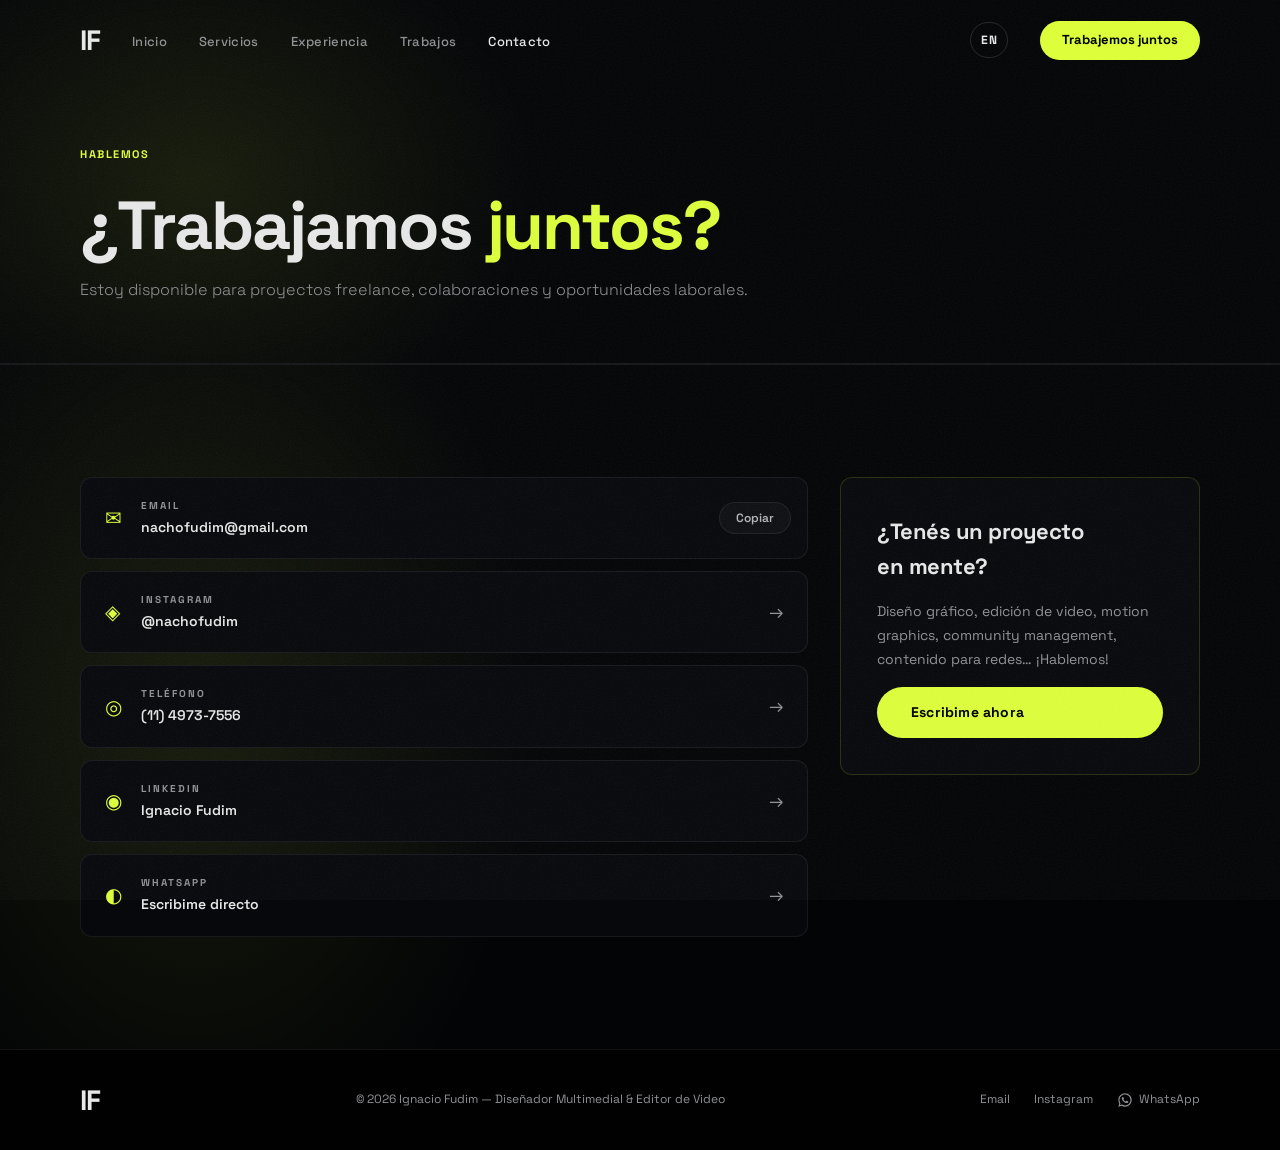
==== commit 048f1ddd: "Cambios nuevos" ====
--- a/contacto.html
+++ b/contacto.html
@@ -86,7 +86,7 @@
             </div>
             <span class="contact-arrow">→</span>
           </a>
-          <a href="https://wa.me/+541149737556" target="_blank" class="contact-card">
+          <a href="https://wa.me/541149737556?text=Hola%20Ignacio%2C%20vi%20tu%20portfolio%20y%20quer%C3%ADa%20consultarte%20por%20un%20proyecto." data-href-en="https://wa.me/541149737556?text=Hi%20Ignacio%2C%20I%20saw%20your%20portfolio%20and%20I%27d%20like%20to%20ask%20you%20about%20a%20project." target="_blank" class="contact-card">
             <span class="contact-icon">◐</span>
             <div class="contact-card-text">
               <span class="contact-label">WhatsApp</span>
@@ -99,7 +99,7 @@
         <div class="contact-cta-box">
           <h3>¿Tenés un proyecto en mente?</h3>
           <p>Diseño gráfico, edición de video, motion graphics, community management, contenido para redes… ¡Hablemos!</p>
-          <a href="https://wa.me/+541149737556" target="_blank" class="btn-primary">Escribime ahora</a>
+          <a href="https://wa.me/541149737556?text=Hola%20Ignacio%2C%20vi%20tu%20portfolio%20y%20quer%C3%ADa%20consultarte%20por%20un%20proyecto." data-href-en="https://wa.me/541149737556?text=Hi%20Ignacio%2C%20I%20saw%20your%20portfolio%20and%20I%27d%20like%20to%20ask%20you%20about%20a%20project." target="_blank" class="btn-primary">Escribime ahora</a>
         </div>
       </div>
     </div>
@@ -113,7 +113,7 @@
         <div class="footer-links">
           <a href="mailto:nachofudim@gmail.com">Email</a>
           <a href="https://instagram.com/nachofudim" target="_blank">Instagram</a>
-          <a href="https://wa.me/+541149737556" target="_blank" class="footer-wa"><svg class="wa-icon" viewBox="0 0 32 32" width="16" height="16" fill="currentColor" aria-hidden="true"><path d="M16.04 2.67C8.65 2.67 2.67 8.65 2.67 16.04c0 2.5.68 4.84 1.87 6.85L2.67 29.33l6.6-1.73a13.3 13.3 0 0 0 6.77 1.85c7.39 0 13.37-5.98 13.37-13.37S23.43 2.67 16.04 2.67Zm0 24.2c-2.14 0-4.12-.6-5.8-1.63l-.42-.25-3.92 1.03 1.04-3.82-.27-.4a10.9 10.9 0 0 1-1.7-5.76c0-6.05 4.92-10.97 10.97-10.97s10.97 4.92 10.97 10.97-4.92 10.97-10.97 10.97Zm6-8.22c-.33-.16-1.94-.96-2.24-1.07-.3-.11-.52-.16-.73.16-.22.33-.84 1.07-1.03 1.29-.19.22-.38.24-.7.08-.33-.16-1.38-.51-2.63-1.63-.97-.87-1.63-1.94-1.82-2.27-.19-.33-.02-.5.14-.67.15-.15.33-.38.5-.57.16-.19.22-.33.33-.55.11-.22.05-.41-.03-.57-.08-.16-.73-1.75-.99-2.4-.26-.62-.53-.54-.73-.55h-.62c-.22 0-.57.08-.87.41-.3.33-1.14 1.11-1.14 2.71s1.17 3.14 1.33 3.36c.16.22 2.3 3.51 5.57 4.92.78.34 1.38.54 1.86.69.78.25 1.49.21 2.05.13.62-.1 1.94-.79 2.22-1.56.27-.76.27-1.42.19-1.56-.08-.14-.3-.22-.63-.38Z"/></svg> WhatsApp</a>
+          <a href="https://wa.me/541149737556?text=Hola%20Ignacio%2C%20vi%20tu%20portfolio%20y%20quer%C3%ADa%20consultarte%20por%20un%20proyecto." data-href-en="https://wa.me/541149737556?text=Hi%20Ignacio%2C%20I%20saw%20your%20portfolio%20and%20I%27d%20like%20to%20ask%20you%20about%20a%20project." target="_blank" class="footer-wa"><svg class="wa-icon" viewBox="0 0 32 32" width="16" height="16" fill="currentColor" aria-hidden="true"><path d="M16.04 2.67C8.65 2.67 2.67 8.65 2.67 16.04c0 2.5.68 4.84 1.87 6.85L2.67 29.33l6.6-1.73a13.3 13.3 0 0 0 6.77 1.85c7.39 0 13.37-5.98 13.37-13.37S23.43 2.67 16.04 2.67Zm0 24.2c-2.14 0-4.12-.6-5.8-1.63l-.42-.25-3.92 1.03 1.04-3.82-.27-.4a10.9 10.9 0 0 1-1.7-5.76c0-6.05 4.92-10.97 10.97-10.97s10.97 4.92 10.97 10.97-4.92 10.97-10.97 10.97Zm6-8.22c-.33-.16-1.94-.96-2.24-1.07-.3-.11-.52-.16-.73.16-.22.33-.84 1.07-1.03 1.29-.19.22-.38.24-.7.08-.33-.16-1.38-.51-2.63-1.63-.97-.87-1.63-1.94-1.82-2.27-.19-.33-.02-.5.14-.67.15-.15.33-.38.5-.57.16-.19.22-.33.33-.55.11-.22.05-.41-.03-.57-.08-.16-.73-1.75-.99-2.4-.26-.62-.53-.54-.73-.55h-.62c-.22 0-.57.08-.87.41-.3.33-1.14 1.11-1.14 2.71s1.17 3.14 1.33 3.36c.16.22 2.3 3.51 5.57 4.92.78.34 1.38.54 1.86.69.78.25 1.49.21 2.05.13.62-.1 1.94-.79 2.22-1.56.27-.76.27-1.42.19-1.56-.08-.14-.3-.22-.63-.38Z"/></svg> WhatsApp</a>
         </div>
       </div>
     </div>
--- a/style.css
+++ b/style.css
@@ -10,8 +10,8 @@
   --border2: oklch(100% 0 0 / 0.13);
   --accent:  oklch(97% 0.22 122);
   --text:    oklch(93% 0 0);
-  --text-muted: oklch(53% 0.006 270);
-  --text-mid:   oklch(68% 0.004 270);
+  --text-muted: oklch(66% 0.006 270);
+  --text-mid:   oklch(78% 0.004 270);
   --font: 'Space Grotesk', 'Inter', sans-serif;
   --radius: 12px;
   --radius-sm: 8px;
@@ -937,3 +937,65 @@
   font-size: 13px; font-weight: 700; color: var(--accent);
 }
 .web-link:hover { text-decoration: underline; }
+
+/* ===== ABOUT: FOTO ===== */
+.about-photo {
+  margin: 0 0 32px; border-radius: var(--radius-lg); overflow: hidden;
+  border: 1px solid oklch(97% 0.22 122 / 0.35);
+  box-shadow: 0 0 60px oklch(97% 0.22 122 / 0.08);
+  aspect-ratio: 4 / 5; max-width: 420px;
+}
+.about-photo img { width: 100%; height: 100%; object-fit: cover; object-position: center 20%; display: block; }
+@media (max-width: 1024px) { .about-photo { max-width: 360px; } }
+
+/* ===== SERVICIOS: CÓMO TRABAJO ===== */
+#proceso { background: var(--bg2); border-top: 1px solid var(--border); }
+.process-grid { display: grid; grid-template-columns: repeat(4, 1fr); gap: 20px; margin-top: 40px; }
+.process-step {
+  background: var(--bg3); border: 1px solid var(--border); border-radius: var(--radius);
+  padding: 28px 24px; transition: border-color .2s, transform .2s;
+}
+.process-step:hover { border-color: oklch(97% 0.22 122 / 0.28); transform: translateY(-3px); }
+.process-num { display: block; font-size: 28px; font-weight: 800; color: var(--accent); margin-bottom: 16px; letter-spacing: -0.02em; }
+.process-step h3 { font-size: 18px; font-weight: 700; margin-bottom: 10px; }
+.process-step p { font-size: 14px; color: var(--text-muted); line-height: 1.7; }
+@media (max-width: 1024px) { .process-grid { grid-template-columns: repeat(2, 1fr); } }
+@media (max-width: 600px)  { .process-grid { grid-template-columns: 1fr; } }
+
+/* ===== MODAL: TRABAJO ANTERIOR / SIGUIENTE ===== */
+.work-nav {
+  position: absolute; bottom: 20px; z-index: 2;
+  width: 40px; height: 40px; border-radius: 50%;
+  background: var(--bg3); border: 1px solid var(--border2); color: var(--text);
+  font-size: 18px; cursor: pointer; transition: background .2s, color .2s, border-color .2s;
+}
+.work-nav:hover { background: var(--accent); border-color: var(--accent); color: #000; }
+.work-prev { right: 72px; }
+.work-next { right: 24px; }
+#modal .modal-text { padding-right: 130px; }
+@media (max-width: 600px) { #modal .modal-text { padding-right: 110px; } .work-prev { right: 64px; } .work-next { right: 16px; } }
+
+/* ===== HERO: NOMBRE LETRA POR LETRA ===== */
+.hero-title.hero-title-anim { animation: none; }
+.hero-title-anim .word { display: inline-block; white-space: nowrap; }
+.hero-title-anim .ch {
+  display: inline-block;
+  animation: charIn 0.7s var(--ease-out) both;
+  animation-delay: calc(0.15s + var(--i) * 0.045s);
+}
+.hero-title-anim .accent .ch {
+  animation: charIn 0.7s var(--ease-out) both, glowIn 1.2s ease-out both;
+  animation-delay: calc(0.15s + var(--i) * 0.045s), 0.85s;
+}
+@keyframes charIn {
+  from { opacity: 0; transform: translateY(0.45em) rotate(6deg); filter: blur(8px); }
+  to   { opacity: 1; transform: none; filter: blur(0); }
+}
+@keyframes glowIn {
+  0%   { text-shadow: none; }
+  45%  { text-shadow: 0 0 48px oklch(97% 0.22 122 / 0.9), 0 0 110px oklch(97% 0.22 122 / 0.5); }
+  100% { text-shadow: 0 0 36px oklch(97% 0.22 122 / 0.55), 0 0 80px oklch(97% 0.22 122 / 0.3); }
+}
+@media (prefers-reduced-motion: reduce) {
+  .hero-title-anim .ch, .hero-title-anim .accent .ch { animation: none; }
+}
